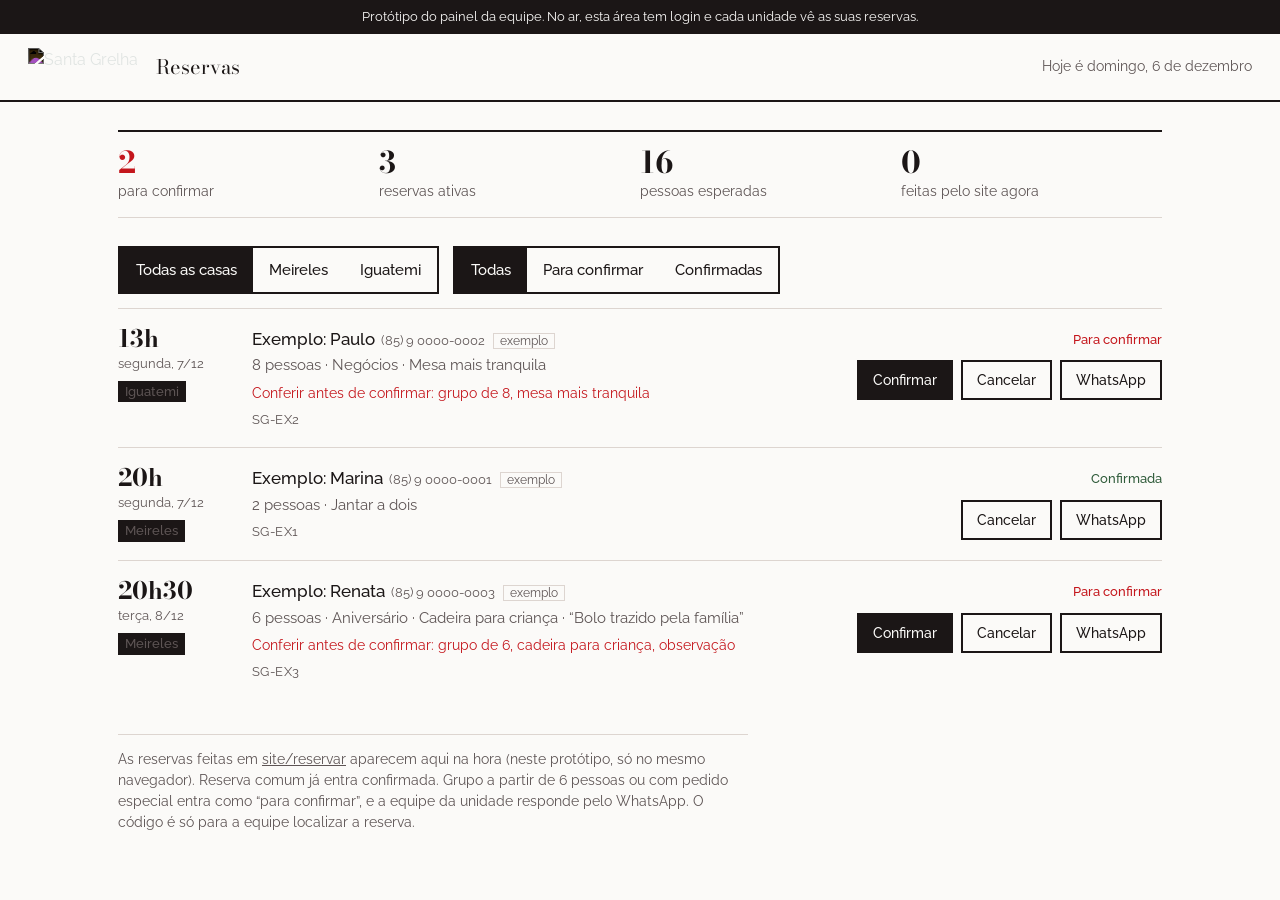
==== painel/index.html @ 47408f88 "santa-grelha: proposta, site, reserva por unidade, link da bio e painel da equipe Co-Authored-By: Cl" ====
<!doctype html>
<html lang="pt-BR">
<head>
<meta charset="utf-8">
<meta name="viewport" content="width=device-width,initial-scale=1">
<meta name="robots" content="noindex,nofollow">
<title>Painel da equipe · Santa Grelha</title>
<link rel="preconnect" href="https://fonts.googleapis.com">
<link rel="preconnect" href="https://fonts.gstatic.com" crossorigin>
<link href="https://fonts.googleapis.com/css2?family=Bodoni+Moda:ital,opsz,wght@0,6..96,400;0,6..96,500;1,6..96,400&family=Raleway:wght@400;500;600&display=swap" rel="stylesheet">
<style>
:root{--fundo:#FBFAF8;--fundo-2:#F1ECE8;--tinta:#1B1616;--tinta-2:#5E5555;--tinta-3:#9C9292;--acento:#C4161C;--acento-txt:#fff;--regra:#DDD5D0;
  --serif:'Bodoni Moda',Didot,serif;--sans:'Raleway',system-ui,sans-serif;--peso-titulo:400;--borda:2px;--raio:0;--logo-filtro:invert(1);--logo-blend:multiply}
/* Área interna: mais densa que o site, com a mesma marca. */
*{box-sizing:border-box;margin:0;padding:0}
body{background:var(--fundo);color:var(--tinta);font:400 16px/1.5 var(--sans);-webkit-font-smoothing:antialiased}
a{color:inherit}
:focus-visible{outline:3px solid var(--acento);outline-offset:2px}
.demo{background:var(--tinta);color:var(--fundo);font-size:13px;text-align:center;padding:7px 16px}
header{display:flex;align-items:center;gap:18px;padding:14px 28px;border-bottom:2px solid var(--tinta);flex-wrap:wrap}
header img{height:38px;filter:var(--logo-filtro);mix-blend-mode:var(--logo-blend)}
header h1{font-family:var(--serif);font-weight:var(--peso-titulo);font-size:20px}
header .quem{margin-left:auto;font-size:14px;color:var(--tinta-2)}
main{max-width:1100px;margin:0 auto;padding:28px}
.numeros{display:grid;grid-template-columns:repeat(4,1fr);border-top:2px solid var(--tinta);border-bottom:1px solid var(--regra);margin-bottom:28px}
.numeros div{padding:14px 16px 14px 0}
.numeros b{display:block;font-family:var(--serif);font-size:30px;line-height:1.1}
.numeros span{font-size:14px;color:var(--tinta-2)}
.numeros .alerta b{color:var(--acento)}
.barra{display:flex;gap:14px;flex-wrap:wrap;margin-bottom:14px}
.filtro{display:flex;border:2px solid var(--tinta);border-radius:var(--raio);overflow:hidden;max-width:100%;overflow-x:auto}
.filtro button{background:none;border:0;font:500 15px var(--sans);min-height:44px;padding:0 16px;cursor:pointer;color:var(--tinta);white-space:nowrap}
.filtro button[aria-pressed=true]{background:var(--tinta);color:var(--fundo)}
.ficha{display:grid;grid-template-columns:110px 1fr auto;gap:8px 24px;padding:18px 0;border-top:1px solid var(--regra);align-items:start}
.ficha .quando b{display:block;font-family:var(--serif);font-size:24px;line-height:1}
.ficha .quando span{font-size:13px;color:var(--tinta-2)}
.ficha .casa{font-size:12px;font-weight:500;color:var(--fundo);background:var(--tinta);padding:1px 7px;display:inline-block;margin-top:6px;border-radius:var(--raio)}
.ficha .quem b{font-weight:500;font-size:17px}
.ficha .quem small{color:var(--tinta-2);margin-left:6px}
.ficha .det{font-size:15px;color:var(--tinta-2);margin-top:2px}
.ficha .triagem{font-size:14px;color:var(--acento);margin-top:6px}
.ficha .cod{font-size:13px;color:var(--tinta-2);letter-spacing:.03em;margin-top:6px}
.estado{font-size:13px;font-weight:500;padding:3px 0;text-align:right}
.estado.aguardando{color:var(--acento)}
.estado.confirmada{color:#2F5B3A}
.estado.cancelada{color:var(--tinta-2);text-decoration:line-through}
.acoes{display:flex;gap:8px;margin-top:8px;justify-content:flex-end;flex-wrap:wrap}
.acoes button,.acoes a{font:500 14px var(--sans);min-height:40px;padding:0 14px;border:2px solid var(--tinta);border-radius:var(--raio);background:none;color:var(--tinta);cursor:pointer;text-decoration:none;display:inline-flex;align-items:center}
.acoes .sim{background:var(--tinta);color:var(--fundo)}
.exemplo{font-size:12px;color:var(--tinta-2);border:1px solid var(--regra);padding:0 6px;margin-left:8px}
.vazio{padding:40px 0;border-top:1px solid var(--regra);color:var(--tinta-2)}
.rodape{margin-top:34px;padding-top:14px;border-top:1px solid var(--regra);font-size:14px;color:var(--tinta-2);max-width:70ch}
@media (max-width:760px){main{padding:18px}.numeros{grid-template-columns:1fr 1fr}.ficha{grid-template-columns:72px 1fr}.ficha .lado{grid-column:1/-1}.estado,.acoes{text-align:left;justify-content:flex-start}header{padding:12px 18px}}
</style>
</head>
<body>
<div class="demo">Protótipo do painel da equipe. No ar, esta área tem login e cada unidade vê as suas reservas.</div>
<header><img id="logo" alt=""><h1>Reservas</h1><span class="quem" id="hoje"></span></header>
<main>
  <div class="numeros" id="numeros"></div>
  <div class="barra">
    <div class="filtro" role="group" aria-label="Casa" id="f-casa"></div>
    <div class="filtro" role="group" aria-label="Situação" id="f-status">
      <button type="button" data-f="todas" aria-pressed="true">Todas</button>
      <button type="button" data-f="aguardando" aria-pressed="false">Para confirmar</button>
      <button type="button" data-f="confirmada" aria-pressed="false">Confirmadas</button>
    </div>
  </div>
  <div id="lista"></div>
  <p class="rodape">As reservas feitas em <a href="../site/reservar/">site/reservar</a> aparecem aqui na hora (neste protótipo, só no mesmo navegador). Reserva comum já entra confirmada. Grupo a partir de 6 pessoas ou com pedido especial entra como “para confirmar”, e a equipe da unidade responde pelo WhatsApp. O código é só para a equipe localizar a reserva.</p>
</main>
<script src="../site/marca.js"></script>
<script src="../site/comum.js"></script>
<script>
lang='pt';
const base=new Date(new Date().toLocaleString('en-US',{timeZone:'America/Fortaleza'}));
const dd=(k,h,m)=>{const x=new Date(base);x.setDate(base.getDate()+k);x.setHours(h,m,0,0);return x;};
const fd=x=>`${DIAS[x.getDay()]}, ${x.getDate()}/${x.getMonth()+1}`;
let exemplos=(MARCA.exemplos||[]).map((e,i)=>{const x=dd(e.k,e.h,e.m);return {...e,codigo:MARCA.prefixo+'-EX'+(i+1),exemplo:1,inicio:x.toISOString(),dia:fd(x),hora:hm(e.h*60+e.m)};});
let fCasa='todas',fStatus='todas';
const todas=()=>[...Reservas.todas(),...exemplos].sort((a,b)=>new Date(a.inicio)-new Date(b.inicio));
function muda(c,s){if(c.includes('-EX')){exemplos.find(x=>x.codigo===c).status=s;}else Reservas.muda(c,{status:s});pinta();}
function pinta(){
 const l=todas().filter(x=>fCasa==='todas'||x.casa===fCasa);
 document.getElementById('hoje').textContent='Hoje é '+new Date().toLocaleDateString('pt-BR',{timeZone:'America/Fortaleza',weekday:'long',day:'numeric',month:'long'});
 const at=l.filter(x=>x.status!=='cancelada'),ag=at.filter(x=>x.status==='aguardando').length;
 document.getElementById('numeros').innerHTML=[[ag,'para confirmar',ag?'alerta':''],[at.length,'reservas ativas',''],[at.reduce((s,x)=>s+Number(x.pessoas),0),'pessoas esperadas',''],[Reservas.todas().length,'feitas pelo site agora','']].map(([n,t,c])=>`<div class="${c}"><b>${n}</b><span>${t}</span></div>`).join('');
 document.getElementById('f-casa').innerHTML=[['todas','Todas as casas'],...MARCA.unidades.map(u=>[u.id,u.nome])].map(([k,n])=>`<button type="button" data-c="${k}" aria-pressed="${fCasa===k}">${n}</button>`).join('');
 const vis=l.filter(x=>fStatus==='todas'||x.status===fStatus);
 document.getElementById('lista').innerHTML=vis.length?vis.map(x=>{const det=[x.pessoas+' pessoas',x.ocasiao,...x.pedidos,x.obs?`“${x.obs}”`:''].filter(Boolean).join(' · ');const u=unidade(x.casa);
  return `<div class="ficha"><div class="quando"><b>${x.hora}</b><span>${x.dia}</span><br><span class="casa">${u?u.nome:''}</span></div>
  <div class="quem"><b>${x.nome}</b><small>${x.zap}</small>${x.exemplo?'<span class="exemplo">exemplo</span>':''}<div class="det">${det}</div>
  ${x.status==='aguardando'&&x.motivos.length?`<div class="triagem">Conferir antes de confirmar: ${x.motivos.join(', ')}</div>`:''}<div class="cod">${x.codigo}</div></div>
  <div class="lado"><div class="estado ${x.status}">${{aguardando:'Para confirmar',confirmada:'Confirmada',cancelada:'Cancelada'}[x.status]}</div><div class="acoes">
  ${x.status==='aguardando'?`<button type="button" class="sim" data-r="${x.codigo}" data-s="confirmada">Confirmar</button>`:''}${x.status!=='cancelada'?`<button type="button" data-r="${x.codigo}" data-s="cancelada">Cancelar</button>`:''}
  <a href="https://wa.me/55${x.zap.replace(/\D/g,'').replace(/^55/,'')}" target="_blank" rel="noopener">WhatsApp</a></div></div></div>`;}).join(''):`<p class="vazio">Nada aqui. <a href="../site/reservar/">Fazer uma reserva pelo site</a> para ver como ela chega.</p>`;
}
document.getElementById('lista').addEventListener('click',e=>{const b=e.target.closest('button[data-r]');if(b)muda(b.dataset.r,b.dataset.s);});
document.getElementById('f-casa').addEventListener('click',e=>{const b=e.target.closest('button');if(b){fCasa=b.dataset.c;pinta();}});
document.getElementById('f-status').addEventListener('click',e=>{const b=e.target.closest('button');if(!b)return;fStatus=b.dataset.f;document.querySelectorAll('#f-status button').forEach(x=>x.setAttribute('aria-pressed',x===b));pinta();});
addEventListener('storage',pinta);
const lg=document.getElementById('logo');lg.src=MARCA.logo;lg.alt=MARCA.nome;
pinta();
</script>
</body>
</html>
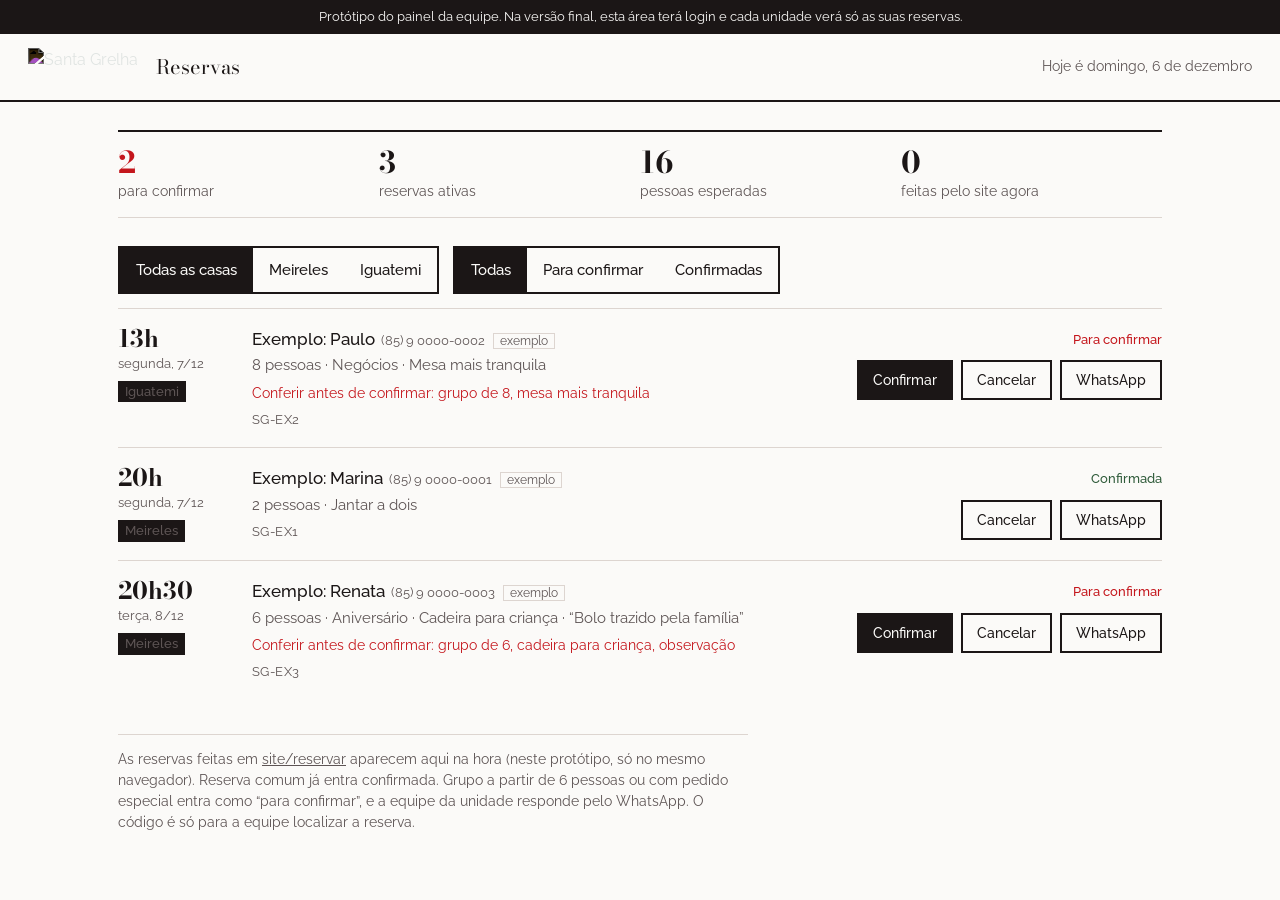
==== commit 9b48c6f0: "Reserva e painel: menos passos, celular obrigatório, mesa sugerida e aviso de demonstração Co-Author" ====
--- a/painel/index.html
+++ b/painel/index.html
@@ -9,7 +9,7 @@
 <link rel="preconnect" href="https://fonts.gstatic.com" crossorigin>
 <link href="https://fonts.googleapis.com/css2?family=Bodoni+Moda:ital,opsz,wght@0,6..96,400;0,6..96,500;1,6..96,400&family=Raleway:wght@400;500;600&display=swap" rel="stylesheet">
 <style>
-:root{--fundo:#FBFAF8;--fundo-2:#F1ECE8;--tinta:#1B1616;--tinta-2:#5E5555;--tinta-3:#9C9292;--acento:#C4161C;--acento-txt:#fff;--regra:#DDD5D0;
+:root{--fundo:#FBFAF8;--fundo-2:#F1ECE8;--tinta:#1B1616;--tinta-2:#5E5555;--tinta-3:#7A7070;--acento:#C4161C;--acento-txt:#fff;--regra:#DDD5D0;
   --serif:'Bodoni Moda',Didot,serif;--sans:'Raleway',system-ui,sans-serif;--peso-titulo:400;--borda:2px;--raio:0;--logo-filtro:invert(1);--logo-blend:multiply}
 /* Área interna: mais densa que o site, com a mesma marca. */
 *{box-sizing:border-box;margin:0;padding:0}
@@ -54,7 +54,7 @@
 </style>
 </head>
 <body>
-<div class="demo">Protótipo do painel da equipe. No ar, esta área tem login e cada unidade vê as suas reservas.</div>
+<div class="demo">Protótipo do painel da equipe. Na versão final, esta área terá login e cada unidade verá só as suas reservas.</div>
 <header><img id="logo" alt=""><h1>Reservas</h1><span class="quem" id="hoje"></span></header>
 <main>
   <div class="numeros" id="numeros"></div>
@@ -78,6 +78,7 @@
 const fd=x=>`${DIAS[x.getDay()]}, ${x.getDate()}/${x.getMonth()+1}`;
 let exemplos=(MARCA.exemplos||[]).map((e,i)=>{const x=dd(e.k,e.h,e.m);return {...e,codigo:MARCA.prefixo+'-EX'+(i+1),exemplo:1,inicio:x.toISOString(),dia:fd(x),hora:hm(e.h*60+e.m)};});
 let fCasa='todas',fStatus='todas';
+const esc=t=>String(t??'').replace(/[&<>"]/g,c=>({'&':'&amp;','<':'&lt;','>':'&gt;','"':'&quot;'}[c]));
 const todas=()=>[...Reservas.todas(),...exemplos].sort((a,b)=>new Date(a.inicio)-new Date(b.inicio));
 function muda(c,s){if(c.includes('-EX')){exemplos.find(x=>x.codigo===c).status=s;}else Reservas.muda(c,{status:s});pinta();}
 function pinta(){
@@ -87,10 +88,10 @@
  document.getElementById('numeros').innerHTML=[[ag,'para confirmar',ag?'alerta':''],[at.length,'reservas ativas',''],[at.reduce((s,x)=>s+Number(x.pessoas),0),'pessoas esperadas',''],[Reservas.todas().length,'feitas pelo site agora','']].map(([n,t,c])=>`<div class="${c}"><b>${n}</b><span>${t}</span></div>`).join('');
  document.getElementById('f-casa').innerHTML=[['todas','Todas as casas'],...MARCA.unidades.map(u=>[u.id,u.nome])].map(([k,n])=>`<button type="button" data-c="${k}" aria-pressed="${fCasa===k}">${n}</button>`).join('');
  const vis=l.filter(x=>fStatus==='todas'||x.status===fStatus);
- document.getElementById('lista').innerHTML=vis.length?vis.map(x=>{const det=[x.pessoas+' pessoas',x.ocasiao,...x.pedidos,x.obs?`“${x.obs}”`:''].filter(Boolean).join(' · ');const u=unidade(x.casa);
+ document.getElementById('lista').innerHTML=vis.length?vis.map(x=>{const det=[x.pessoas+' pessoas',x.ocasiao,...x.pedidos,x.mesa?`pedido sugerido: ${x.mesa}`:'',x.obs?`“${x.obs}”`:''].filter(Boolean).map(esc).join(' · ');const u=unidade(x.casa);
   return `<div class="ficha"><div class="quando"><b>${x.hora}</b><span>${x.dia}</span><br><span class="casa">${u?u.nome:''}</span></div>
-  <div class="quem"><b>${x.nome}</b><small>${x.zap}</small>${x.exemplo?'<span class="exemplo">exemplo</span>':''}<div class="det">${det}</div>
-  ${x.status==='aguardando'&&x.motivos.length?`<div class="triagem">Conferir antes de confirmar: ${x.motivos.join(', ')}</div>`:''}<div class="cod">${x.codigo}</div></div>
+  <div class="quem"><b>${esc(x.nome)}</b><small>${esc(x.zap)}</small>${x.exemplo?'<span class="exemplo">exemplo</span>':''}<div class="det">${det}</div>
+  ${x.status==='aguardando'&&x.motivos.length?`<div class="triagem">Conferir antes de confirmar: ${esc(x.motivos.join(', '))}</div>`:''}<div class="cod">${x.codigo}</div></div>
   <div class="lado"><div class="estado ${x.status}">${{aguardando:'Para confirmar',confirmada:'Confirmada',cancelada:'Cancelada'}[x.status]}</div><div class="acoes">
   ${x.status==='aguardando'?`<button type="button" class="sim" data-r="${x.codigo}" data-s="confirmada">Confirmar</button>`:''}${x.status!=='cancelada'?`<button type="button" data-r="${x.codigo}" data-s="cancelada">Cancelar</button>`:''}
   <a href="https://wa.me/55${x.zap.replace(/\D/g,'').replace(/^55/,'')}" target="_blank" rel="noopener">WhatsApp</a></div></div></div>`;}).join(''):`<p class="vazio">Nada aqui. <a href="../site/reservar/">Fazer uma reserva pelo site</a> para ver como ela chega.</p>`;
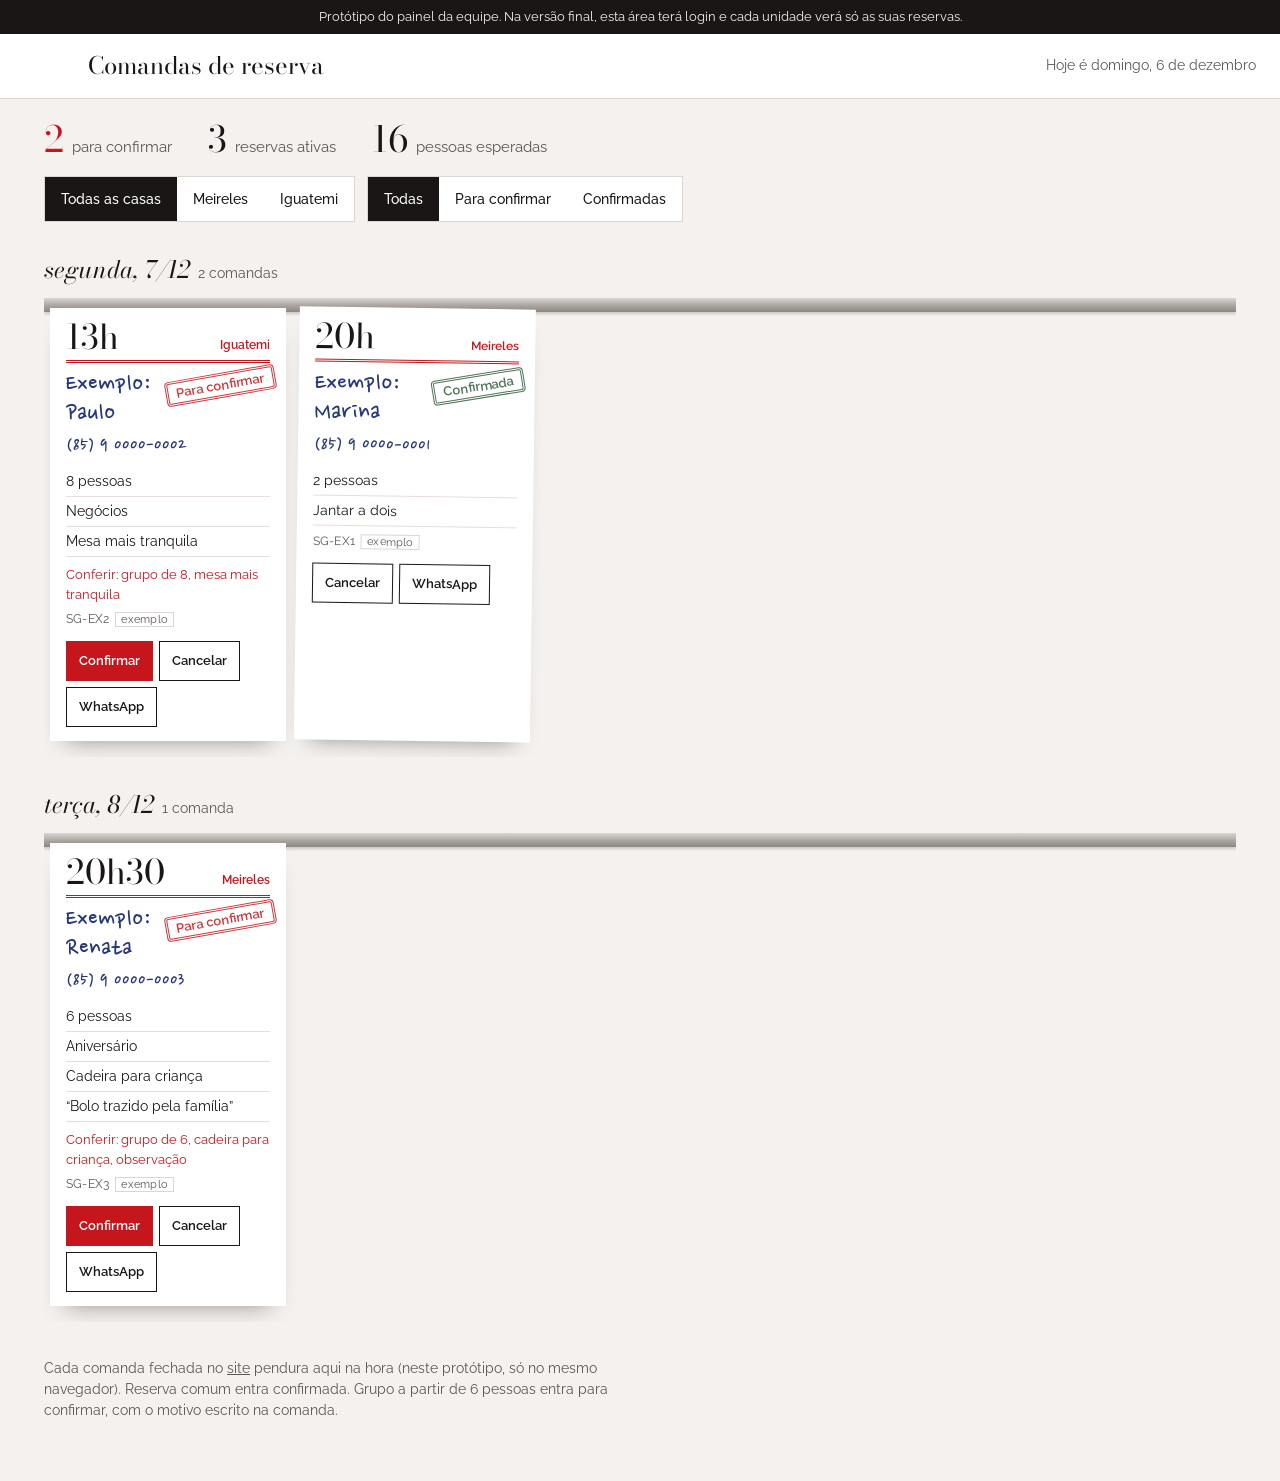
==== commit eee1fcbb: "Painel: trilho de comandas por dia, com carimbo da situação Co-Authored-By: Claude Opus 5.5 <noreply" ====
--- a/painel/index.html
+++ b/painel/index.html
@@ -7,55 +7,68 @@
 <title>Painel da equipe · Santa Grelha</title>
 <link rel="preconnect" href="https://fonts.googleapis.com">
 <link rel="preconnect" href="https://fonts.gstatic.com" crossorigin>
-<link href="https://fonts.googleapis.com/css2?family=Bodoni+Moda:ital,opsz,wght@0,6..96,400;0,6..96,500;1,6..96,400&family=Raleway:wght@400;500;600&display=swap" rel="stylesheet">
+<link href="https://fonts.googleapis.com/css2?family=Bodoni+Moda:ital,opsz,wght@0,6..96,400;0,6..96,500;1,6..96,400&family=Raleway:wght@400;500;600&family=Nanum+Pen+Script&display=swap" rel="stylesheet">
 <style>
-:root{--fundo:#FBFAF8;--fundo-2:#F1ECE8;--tinta:#1B1616;--tinta-2:#5E5555;--tinta-3:#7A7070;--acento:#C4161C;--acento-txt:#fff;--regra:#DDD5D0;
-  --serif:'Bodoni Moda',Didot,serif;--sans:'Raleway',system-ui,sans-serif;--peso-titulo:400;--borda:2px;--raio:0;--logo-filtro:invert(1);--logo-blend:multiply}
-/* Área interna: mais densa que o site, com a mesma marca. */
+/* Painel do Santa Grelha: o trilho de comandas da cozinha. Cada dia é um trilho; cada reserva é uma comanda pendurada,
+   com o horário no alto e o carimbo da situação. A equipe confirma ou cancela direto na comanda. */
+:root{--toalha:#F4F1EE;--papel:#fff;--tinta:#1B1616;--tinta-2:#5E5555;--sg:#C4161C;--sg-escuro:#8E0E13;--verde:#2F5B3A;--regra:#DDD5D0;--pauta:#EADCD8;--caneta:#26387A;
+ --serif:'Bodoni Moda',Didot,serif;--sans:'Raleway',system-ui,sans-serif;--mao:'Nanum Pen Script','Bradley Hand',cursive;
+ --logo:url(https://static.wixstatic.com/media/404bb8_81e786be002e46a6983a11a3dbeebdc5~mv2.png/v1/fill/w_600,h_440,al_c,q_85/sg.png)}
 *{box-sizing:border-box;margin:0;padding:0}
-body{background:var(--fundo);color:var(--tinta);font:400 16px/1.5 var(--sans);-webkit-font-smoothing:antialiased}
+body{background:var(--toalha);color:var(--tinta);font:400 15px/1.5 var(--sans);-webkit-font-smoothing:antialiased}
 a{color:inherit}
-:focus-visible{outline:3px solid var(--acento);outline-offset:2px}
-.demo{background:var(--tinta);color:var(--fundo);font-size:13px;text-align:center;padding:7px 16px}
-header{display:flex;align-items:center;gap:18px;padding:14px 28px;border-bottom:2px solid var(--tinta);flex-wrap:wrap}
-header img{height:38px;filter:var(--logo-filtro);mix-blend-mode:var(--logo-blend)}
-header h1{font-family:var(--serif);font-weight:var(--peso-titulo);font-size:20px}
-header .quem{margin-left:auto;font-size:14px;color:var(--tinta-2)}
-main{max-width:1100px;margin:0 auto;padding:28px}
-.numeros{display:grid;grid-template-columns:repeat(4,1fr);border-top:2px solid var(--tinta);border-bottom:1px solid var(--regra);margin-bottom:28px}
-.numeros div{padding:14px 16px 14px 0}
-.numeros b{display:block;font-family:var(--serif);font-size:30px;line-height:1.1}
-.numeros span{font-size:14px;color:var(--tinta-2)}
-.numeros .alerta b{color:var(--acento)}
-.barra{display:flex;gap:14px;flex-wrap:wrap;margin-bottom:14px}
-.filtro{display:flex;border:2px solid var(--tinta);border-radius:var(--raio);overflow:hidden;max-width:100%;overflow-x:auto}
-.filtro button{background:none;border:0;font:500 15px var(--sans);min-height:44px;padding:0 16px;cursor:pointer;color:var(--tinta);white-space:nowrap}
-.filtro button[aria-pressed=true]{background:var(--tinta);color:var(--fundo)}
-.ficha{display:grid;grid-template-columns:110px 1fr auto;gap:8px 24px;padding:18px 0;border-top:1px solid var(--regra);align-items:start}
-.ficha .quando b{display:block;font-family:var(--serif);font-size:24px;line-height:1}
-.ficha .quando span{font-size:13px;color:var(--tinta-2)}
-.ficha .casa{font-size:12px;font-weight:500;color:var(--fundo);background:var(--tinta);padding:1px 7px;display:inline-block;margin-top:6px;border-radius:var(--raio)}
-.ficha .quem b{font-weight:500;font-size:17px}
-.ficha .quem small{color:var(--tinta-2);margin-left:6px}
-.ficha .det{font-size:15px;color:var(--tinta-2);margin-top:2px}
-.ficha .triagem{font-size:14px;color:var(--acento);margin-top:6px}
-.ficha .cod{font-size:13px;color:var(--tinta-2);letter-spacing:.03em;margin-top:6px}
-.estado{font-size:13px;font-weight:500;padding:3px 0;text-align:right}
-.estado.aguardando{color:var(--acento)}
-.estado.confirmada{color:#2F5B3A}
-.estado.cancelada{color:var(--tinta-2);text-decoration:line-through}
-.acoes{display:flex;gap:8px;margin-top:8px;justify-content:flex-end;flex-wrap:wrap}
-.acoes button,.acoes a{font:500 14px var(--sans);min-height:40px;padding:0 14px;border:2px solid var(--tinta);border-radius:var(--raio);background:none;color:var(--tinta);cursor:pointer;text-decoration:none;display:inline-flex;align-items:center}
-.acoes .sim{background:var(--tinta);color:var(--fundo)}
-.exemplo{font-size:12px;color:var(--tinta-2);border:1px solid var(--regra);padding:0 6px;margin-left:8px}
-.vazio{padding:40px 0;border-top:1px solid var(--regra);color:var(--tinta-2)}
-.rodape{margin-top:34px;padding-top:14px;border-top:1px solid var(--regra);font-size:14px;color:var(--tinta-2);max-width:70ch}
-@media (max-width:760px){main{padding:18px}.numeros{grid-template-columns:1fr 1fr}.ficha{grid-template-columns:72px 1fr}.ficha .lado{grid-column:1/-1}.estado,.acoes{text-align:left;justify-content:flex-start}header{padding:12px 18px}}
+:focus-visible{outline:3px solid var(--sg);outline-offset:2px}
+.demo{background:var(--tinta);color:var(--toalha);font-size:13px;text-align:center;padding:7px 16px}
+.mono{background:var(--sg);-webkit-mask:var(--logo) center/contain no-repeat;mask:var(--logo) center/contain no-repeat}
+header{display:flex;align-items:center;gap:16px;padding:14px 24px;flex-wrap:wrap;background:var(--papel);border-bottom:1px solid var(--regra)}
+header .mono{width:48px;height:36px}
+header h1{font-family:var(--serif);font-weight:400;font-size:24px}
+header .hoje{margin-left:auto;font-size:14px;color:var(--tinta-2)}
+main{max-width:1240px;margin:0 auto;padding:22px 24px 60px}
+.numeros{display:flex;gap:36px;flex-wrap:wrap;margin-bottom:18px}
+.numeros div{display:flex;align-items:baseline;gap:8px}
+.numeros b{font-family:var(--serif);font-weight:400;font-size:36px;line-height:1}
+.numeros span{color:var(--tinta-2)}
+.numeros .alerta b{color:var(--sg)}
+.barra{display:flex;gap:12px;flex-wrap:wrap;margin-bottom:8px}
+.filtro{display:flex;background:var(--papel);border:1px solid var(--regra);max-width:100%;overflow-x:auto}
+.filtro button{background:none;border:0;font:500 14px var(--sans);min-height:44px;padding:0 16px;cursor:pointer;color:var(--tinta);white-space:nowrap}
+.filtro button[aria-pressed=true]{background:var(--tinta);color:#fff}
+
+/* o trilho */
+.dia{margin-top:30px}
+.dia h2{font-family:var(--serif);font-style:italic;font-weight:400;font-size:24px}
+.dia h2 small{font:400 14px var(--sans);font-style:normal;color:var(--tinta-2);margin-left:8px}
+.trilho{position:relative;margin-top:10px;padding-top:16px;overflow-x:auto}
+.trilho::before{content:'';position:absolute;left:0;right:0;top:0;height:14px;background:linear-gradient(180deg,#d9d6d2,#a9a49e 55%,#8c8781);box-shadow:0 2px 3px rgba(0,0,0,.18)}
+.fila{display:flex;gap:14px;padding:0 6px 16px;width:max-content;min-width:100%}
+.comanda{width:236px;flex:none;background:var(--papel);position:relative;box-shadow:0 14px 22px -16px rgba(27,22,22,.5);transform-origin:50% -8px;padding:12px 16px 14px;margin-top:-6px}
+.comanda:nth-child(3n+2){transform:rotate(.8deg)}.comanda:nth-child(3n){transform:rotate(-.6deg)}
+.comanda .topo{display:flex;justify-content:space-between;align-items:baseline;border-bottom:3px double var(--sg);padding-bottom:6px}
+.comanda .topo b{font-family:var(--serif);font-weight:400;font-size:34px;line-height:1}
+.comanda .topo span{font-size:12px;font-weight:600;color:var(--sg)}
+.comanda .nome{font-family:var(--mao);font-size:28px;line-height:1.05;color:var(--caneta);margin-top:8px}
+.comanda .tel{font-family:var(--mao);font-size:21px;color:var(--caneta)}
+.comanda .linhas{list-style:none;margin-top:6px;font-size:14px}
+.comanda .linhas li{border-bottom:1px solid var(--pauta);padding:4px 0}
+.comanda .conferir{font-size:13px;color:var(--sg);margin-top:8px}
+.comanda .cod{font-size:12px;color:var(--tinta-2);margin-top:6px;letter-spacing:.02em}
+.comanda .ex{font-size:11px;color:var(--tinta-2);border:1px solid var(--regra);padding:0 5px;margin-left:6px}
+.carimbo{float:right;margin:10px -6px 4px 8px;border:3px double currentColor;border-radius:4px;padding:2px 8px;font:600 13px var(--sans);transform:rotate(-10deg);mix-blend-mode:multiply;opacity:.85;background:var(--papel)}
+.carimbo.confirmada{color:var(--verde)}.carimbo.aguardando{color:var(--sg)}.carimbo.cancelada{color:var(--tinta-2)}
+.comanda.cancelada{opacity:.55}
+.comanda.cancelada .nome{text-decoration:line-through}
+.acoes{display:flex;gap:6px;margin-top:12px;flex-wrap:wrap}
+.acoes button,.acoes a{font:600 13px var(--sans);min-height:40px;padding:0 12px;border:1px solid var(--tinta);background:none;color:var(--tinta);cursor:pointer;text-decoration:none;display:inline-flex;align-items:center}
+.acoes .sim{background:var(--sg);border-color:var(--sg);color:#fff}
+.vazio{margin-top:30px;padding:30px;background:var(--papel);text-align:center;color:var(--tinta-2)}
+.rodape{margin-top:36px;font-size:14px;color:var(--tinta-2);max-width:70ch}
+@media (max-width:640px){main{padding:18px 14px 50px}header{padding:12px 14px}.numeros{gap:20px}.numeros b{font-size:28px}}
 </style>
 </head>
 <body>
 <div class="demo">Protótipo do painel da equipe. Na versão final, esta área terá login e cada unidade verá só as suas reservas.</div>
-<header><img id="logo" alt=""><h1>Reservas</h1><span class="quem" id="hoje"></span></header>
+<header><div class="mono" role="img" aria-label="Santa Grelha"></div><h1>Comandas de reserva</h1><span class="hoje" id="hoje"></span></header>
 <main>
   <div class="numeros" id="numeros"></div>
   <div class="barra">
@@ -66,41 +79,44 @@
       <button type="button" data-f="confirmada" aria-pressed="false">Confirmadas</button>
     </div>
   </div>
-  <div id="lista"></div>
-  <p class="rodape">As reservas feitas em <a href="../site/reservar/">site/reservar</a> aparecem aqui na hora (neste protótipo, só no mesmo navegador). Reserva comum já entra confirmada. Grupo a partir de 6 pessoas ou com pedido especial entra como “para confirmar”, e a equipe da unidade responde pelo WhatsApp. O código é só para a equipe localizar a reserva.</p>
+  <div id="dias"></div>
+  <p class="rodape">Cada comanda fechada no <a href="../site/#comanda">site</a> pendura aqui na hora (neste protótipo, só no mesmo navegador). Reserva comum entra confirmada. Grupo a partir de 6 pessoas entra para confirmar, com o motivo escrito na comanda.</p>
 </main>
 <script src="../site/marca.js"></script>
 <script src="../site/comum.js"></script>
 <script>
 lang='pt';
+const esc=t=>String(t??'').replace(/[&<>"]/g,c=>({'&':'&amp;','<':'&lt;','>':'&gt;','"':'&quot;'}[c]));
 const base=new Date(new Date().toLocaleString('en-US',{timeZone:'America/Fortaleza'}));
 const dd=(k,h,m)=>{const x=new Date(base);x.setDate(base.getDate()+k);x.setHours(h,m,0,0);return x;};
 const fd=x=>`${DIAS[x.getDay()]}, ${x.getDate()}/${x.getMonth()+1}`;
 let exemplos=(MARCA.exemplos||[]).map((e,i)=>{const x=dd(e.k,e.h,e.m);return {...e,codigo:MARCA.prefixo+'-EX'+(i+1),exemplo:1,inicio:x.toISOString(),dia:fd(x),hora:hm(e.h*60+e.m)};});
 let fCasa='todas',fStatus='todas';
-const esc=t=>String(t??'').replace(/[&<>"]/g,c=>({'&':'&amp;','<':'&lt;','>':'&gt;','"':'&quot;'}[c]));
 const todas=()=>[...Reservas.todas(),...exemplos].sort((a,b)=>new Date(a.inicio)-new Date(b.inicio));
-function muda(c,s){if(c.includes('-EX')){exemplos.find(x=>x.codigo===c).status=s;}else Reservas.muda(c,{status:s});pinta();}
+function muda(c,s){if(c.includes('-EX'))exemplos.find(x=>x.codigo===c).status=s;else Reservas.muda(c,{status:s});pinta();}
+const ROT={aguardando:'Para confirmar',confirmada:'Confirmada',cancelada:'Cancelada'};
+function comanda(x){const u=unidade(x.casa),itens=[x.pessoas+' pessoas',x.ocasiao,...(x.pedidos||[]),x.obs?`“${x.obs}”`:''].filter(Boolean);
+ return `<article class="comanda ${x.status}"><div class="topo"><b>${x.hora}</b><span>${u?u.nome:''}</span></div>
+  <div class="carimbo ${x.status}">${ROT[x.status]}</div>
+  <div class="nome">${esc(x.nome)}</div><div class="tel">${esc(x.zap)}</div>
+  <ul class="linhas">${itens.map(t=>`<li>${esc(t)}</li>`).join('')}</ul>
+  ${x.status==='aguardando'&&x.motivos&&x.motivos.length?`<p class="conferir">Conferir: ${esc(x.motivos.join(', '))}</p>`:''}
+  <p class="cod">${x.codigo}${x.exemplo?'<span class="ex">exemplo</span>':''}</p>
+  <div class="acoes">${x.status==='aguardando'?`<button type="button" class="sim" data-r="${x.codigo}" data-s="confirmada">Confirmar</button>`:''}${x.status!=='cancelada'?`<button type="button" data-r="${x.codigo}" data-s="cancelada">Cancelar</button>`:''}<a href="https://wa.me/55${String(x.zap).replace(/\D/g,'').replace(/^55/,'')}" target="_blank" rel="noopener">WhatsApp</a></div></article>`;}
 function pinta(){
- const l=todas().filter(x=>fCasa==='todas'||x.casa===fCasa);
  document.getElementById('hoje').textContent='Hoje é '+new Date().toLocaleDateString('pt-BR',{timeZone:'America/Fortaleza',weekday:'long',day:'numeric',month:'long'});
- const at=l.filter(x=>x.status!=='cancelada'),ag=at.filter(x=>x.status==='aguardando').length;
- document.getElementById('numeros').innerHTML=[[ag,'para confirmar',ag?'alerta':''],[at.length,'reservas ativas',''],[at.reduce((s,x)=>s+Number(x.pessoas),0),'pessoas esperadas',''],[Reservas.todas().length,'feitas pelo site agora','']].map(([n,t,c])=>`<div class="${c}"><b>${n}</b><span>${t}</span></div>`).join('');
+ const l=todas().filter(x=>fCasa==='todas'||x.casa===fCasa),at=l.filter(x=>x.status!=='cancelada'),ag=at.filter(x=>x.status==='aguardando').length;
+ document.getElementById('numeros').innerHTML=[[ag,'para confirmar',ag?'alerta':''],[at.length,'reservas ativas',''],[at.reduce((s,x)=>s+Number(x.pessoas),0),'pessoas esperadas','']].map(([n,t,c])=>`<div class="${c}"><b>${n}</b><span>${t}</span></div>`).join('');
  document.getElementById('f-casa').innerHTML=[['todas','Todas as casas'],...MARCA.unidades.map(u=>[u.id,u.nome])].map(([k,n])=>`<button type="button" data-c="${k}" aria-pressed="${fCasa===k}">${n}</button>`).join('');
- const vis=l.filter(x=>fStatus==='todas'||x.status===fStatus);
- document.getElementById('lista').innerHTML=vis.length?vis.map(x=>{const det=[x.pessoas+' pessoas',x.ocasiao,...x.pedidos,x.mesa?`pedido sugerido: ${x.mesa}`:'',x.obs?`“${x.obs}”`:''].filter(Boolean).map(esc).join(' · ');const u=unidade(x.casa);
-  return `<div class="ficha"><div class="quando"><b>${x.hora}</b><span>${x.dia}</span><br><span class="casa">${u?u.nome:''}</span></div>
-  <div class="quem"><b>${esc(x.nome)}</b><small>${esc(x.zap)}</small>${x.exemplo?'<span class="exemplo">exemplo</span>':''}<div class="det">${det}</div>
-  ${x.status==='aguardando'&&x.motivos.length?`<div class="triagem">Conferir antes de confirmar: ${esc(x.motivos.join(', '))}</div>`:''}<div class="cod">${x.codigo}</div></div>
-  <div class="lado"><div class="estado ${x.status}">${{aguardando:'Para confirmar',confirmada:'Confirmada',cancelada:'Cancelada'}[x.status]}</div><div class="acoes">
-  ${x.status==='aguardando'?`<button type="button" class="sim" data-r="${x.codigo}" data-s="confirmada">Confirmar</button>`:''}${x.status!=='cancelada'?`<button type="button" data-r="${x.codigo}" data-s="cancelada">Cancelar</button>`:''}
-  <a href="https://wa.me/55${x.zap.replace(/\D/g,'').replace(/^55/,'')}" target="_blank" rel="noopener">WhatsApp</a></div></div></div>`;}).join(''):`<p class="vazio">Nada aqui. <a href="../site/reservar/">Fazer uma reserva pelo site</a> para ver como ela chega.</p>`;
+ const vis=l.filter(x=>fStatus==='todas'||x.status===fStatus),grupos=new Map();
+ vis.forEach(x=>{if(!grupos.has(x.dia))grupos.set(x.dia,[]);grupos.get(x.dia).push(x);});
+ document.getElementById('dias').innerHTML=vis.length?[...grupos].map(([dia,lista])=>`<section class="dia"><h2>${dia}<small>${lista.length} ${lista.length===1?'comanda':'comandas'}</small></h2><div class="trilho"><div class="fila">${lista.map(comanda).join('')}</div></div></section>`).join('')
+  :`<p class="vazio">Nenhuma comanda pendurada. <a href="../site/#comanda">Feche uma comanda no site</a> para ver como ela chega.</p>`;
 }
-document.getElementById('lista').addEventListener('click',e=>{const b=e.target.closest('button[data-r]');if(b)muda(b.dataset.r,b.dataset.s);});
+document.getElementById('dias').addEventListener('click',e=>{const b=e.target.closest('button[data-r]');if(b)muda(b.dataset.r,b.dataset.s);});
 document.getElementById('f-casa').addEventListener('click',e=>{const b=e.target.closest('button');if(b){fCasa=b.dataset.c;pinta();}});
 document.getElementById('f-status').addEventListener('click',e=>{const b=e.target.closest('button');if(!b)return;fStatus=b.dataset.f;document.querySelectorAll('#f-status button').forEach(x=>x.setAttribute('aria-pressed',x===b));pinta();});
 addEventListener('storage',pinta);
-const lg=document.getElementById('logo');lg.src=MARCA.logo;lg.alt=MARCA.nome;
 pinta();
 </script>
 </body>
